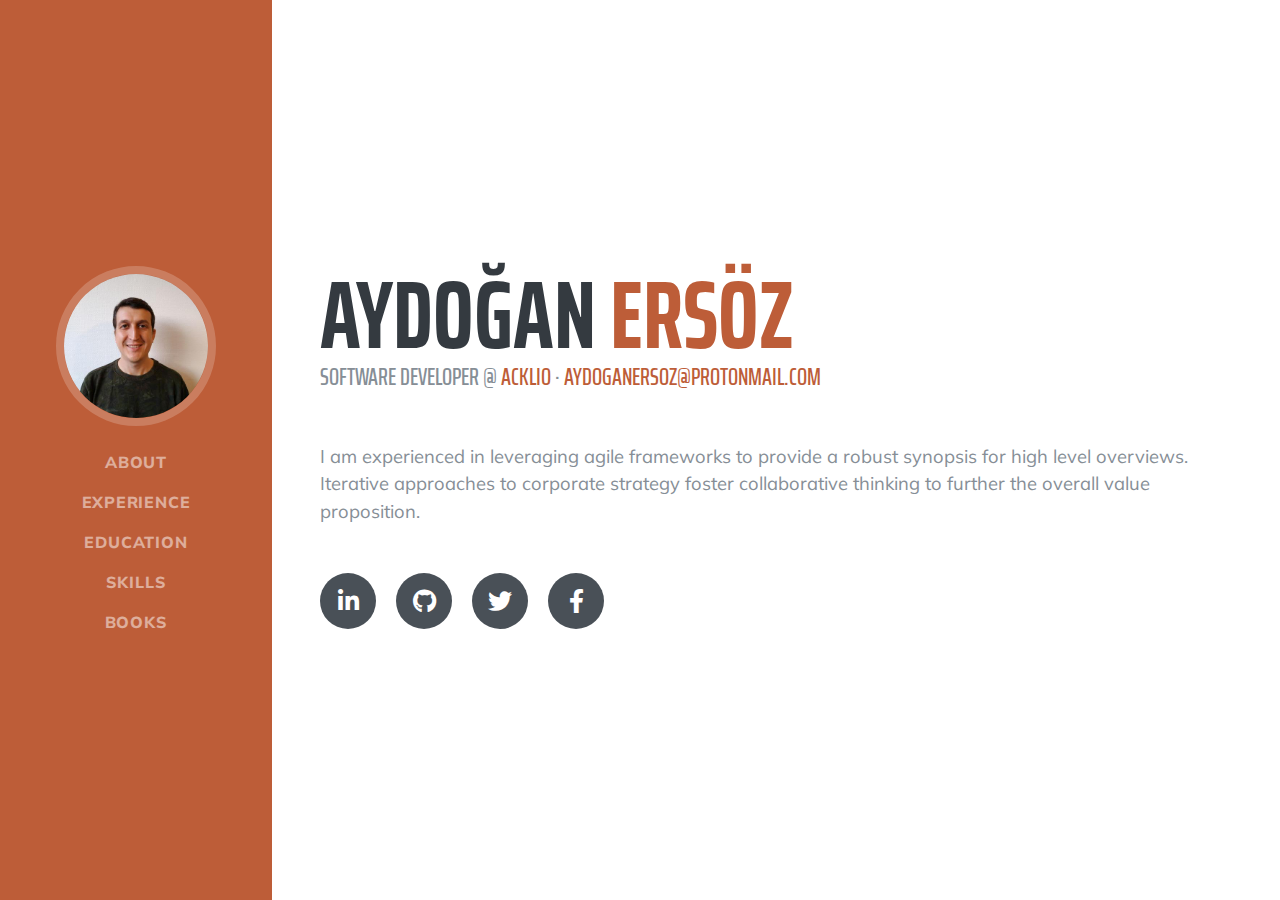
==== index.html @ 1959d7a6 "modify short info" ====
<!DOCTYPE html>
<html lang="en">

<head>

  <meta charset="utf-8">
  <meta name="viewport" content="width=device-width, initial-scale=1, shrink-to-fit=no">
  <meta name="description" content="">
  <meta name="author" content="">

  <title>Resume - Start Bootstrap Theme</title>

  <!-- Bootstrap core CSS -->
  <link href="vendor/bootstrap/css/bootstrap.min.css" rel="stylesheet">

  <!-- Custom fonts for this template -->
  <link href="https://fonts.googleapis.com/css?family=Saira+Extra+Condensed:500,700" rel="stylesheet">
  <link href="https://fonts.googleapis.com/css?family=Muli:400,400i,800,800i" rel="stylesheet">
  <link href="vendor/fontawesome-free/css/all.min.css" rel="stylesheet">

  <!-- Custom styles for this template -->
  <link href="css/resume.min.css" rel="stylesheet">

</head>

<body id="page-top">

  <div id="nav-placeholder">

  </div>

  <div class="container-fluid p-0">

    <section class="resume-section p-3 p-lg-5 d-flex align-items-center" id="about">
      <div class="w-100">
        <h1 class="mb-0">Aydoğan
          <span class="text-primary">Ersöz</span>
        </h1>
        <div class="subheading mb-5">Software Developer @ <a href="https://www.ackl.io">Acklio</a> ·
          <a href="mailto:aydoganersoz@protonmail.com">aydoganersoz@protonmail.com</a>
        </div>
        <p class="lead mb-5">I am experienced in leveraging agile frameworks to provide a robust synopsis for high level
          overviews. Iterative approaches to corporate strategy foster collaborative thinking to further the overall
          value proposition.</p>
        <div class="social-icons">
          <a href="#">
            <i class="fab fa-linkedin-in"></i>
          </a>
          <a href="#">
            <i class="fab fa-github"></i>
          </a>
          <a href="#">
            <i class="fab fa-twitter"></i>
          </a>
          <a href="#">
            <i class="fab fa-facebook-f"></i>
          </a>
        </div>
      </div>
    </section>
  </div>

  <!-- Bootstrap core JavaScript -->
  <script src="vendor/jquery/jquery.min.js"></script>
  <script src="vendor/bootstrap/js/bootstrap.bundle.min.js"></script>

  <!-- Plugin JavaScript -->
  <script src="vendor/jquery-easing/jquery.easing.min.js"></script>

  <!-- Custom scripts for this template -->
  <script src="js/resume.min.js"></script>

  <script>
    $(function () {
      $("#nav-placeholder").load("nav.html");
    });
  </script>

</body>

</html>
---- css/resume.min.css ----
/*!
 * Start Bootstrap - Resume v5.0.8 (https://startbootstrap.com/template-overviews/resume)
 * Copyright 2013-2019 Start Bootstrap
 * Licensed under MIT (https://github.com/BlackrockDigital/startbootstrap-resume/blob/master/LICENSE)
 */body{font-family:Muli,-apple-system,BlinkMacSystemFont,'Segoe UI',Roboto,'Helvetica Neue',Arial,sans-serif,'Apple Color Emoji','Segoe UI Emoji','Segoe UI Symbol','Noto Color Emoji';padding-top:54px;color:#868e96}@media (min-width:992px){body{padding-top:0;padding-left:17rem}}h1,h2,h3,h4,h5,h6{font-family:'Saira Extra Condensed',-apple-system,BlinkMacSystemFont,'Segoe UI',Roboto,'Helvetica Neue',Arial,sans-serif,'Apple Color Emoji','Segoe UI Emoji','Segoe UI Symbol','Noto Color Emoji';font-weight:700;text-transform:uppercase;color:#343a40}h1{font-size:6rem;line-height:5.5rem}h2{font-size:3.5rem}h3{font-size:2rem}p.lead{font-size:1.15rem;font-weight:400}.subheading{text-transform:uppercase;font-weight:500;font-family:'Saira Extra Condensed',-apple-system,BlinkMacSystemFont,'Segoe UI',Roboto,'Helvetica Neue',Arial,sans-serif,'Apple Color Emoji','Segoe UI Emoji','Segoe UI Symbol','Noto Color Emoji';font-size:1.5rem}.social-icons a{display:inline-block;height:3.5rem;width:3.5rem;background-color:#495057;color:#fff!important;border-radius:100%;text-align:center;font-size:1.5rem;line-height:3.5rem;margin-right:1rem}.social-icons a:last-child{margin-right:0}.social-icons a:hover{background-color:#bd5d38}.dev-icons{font-size:3rem}.dev-icons .list-inline-item i:hover{color:#bd5d38}#sideNav .navbar-nav .nav-item .nav-link{font-weight:800;letter-spacing:.05rem;text-transform:uppercase}#sideNav .navbar-toggler:focus{outline-color:#d48a6e}@media (min-width:992px){#sideNav{text-align:center;position:fixed;top:0;left:0;display:flex;flex-direction:column;width:17rem;height:100vh}#sideNav .navbar-brand{display:flex;margin:auto auto 0;padding:.5rem}#sideNav .navbar-brand .img-profile{max-width:10rem;max-height:10rem;border:.5rem solid rgba(255,255,255,.2)}#sideNav .navbar-collapse{display:flex;align-items:flex-start;flex-grow:0;width:100%;margin-bottom:auto}#sideNav .navbar-collapse .navbar-nav{flex-direction:column;width:100%}#sideNav .navbar-collapse .navbar-nav .nav-item{display:block}#sideNav .navbar-collapse .navbar-nav .nav-item .nav-link{display:block}}section.resume-section{padding-top:5rem!important;padding-bottom:5rem!important;max-width:75rem}section.resume-section .resume-item .resume-date{min-width:none}@media (min-width:768px){section.resume-section{min-height:100vh}section.resume-section .resume-item .resume-date{min-width:18rem}}@media (min-width:992px){section.resume-section{padding-top:3rem!important;padding-bottom:3rem!important}}.bg-primary{background-color:#bd5d38!important}.text-primary{color:#bd5d38!important}a{color:#bd5d38}a:active,a:focus,a:hover{color:#824027}
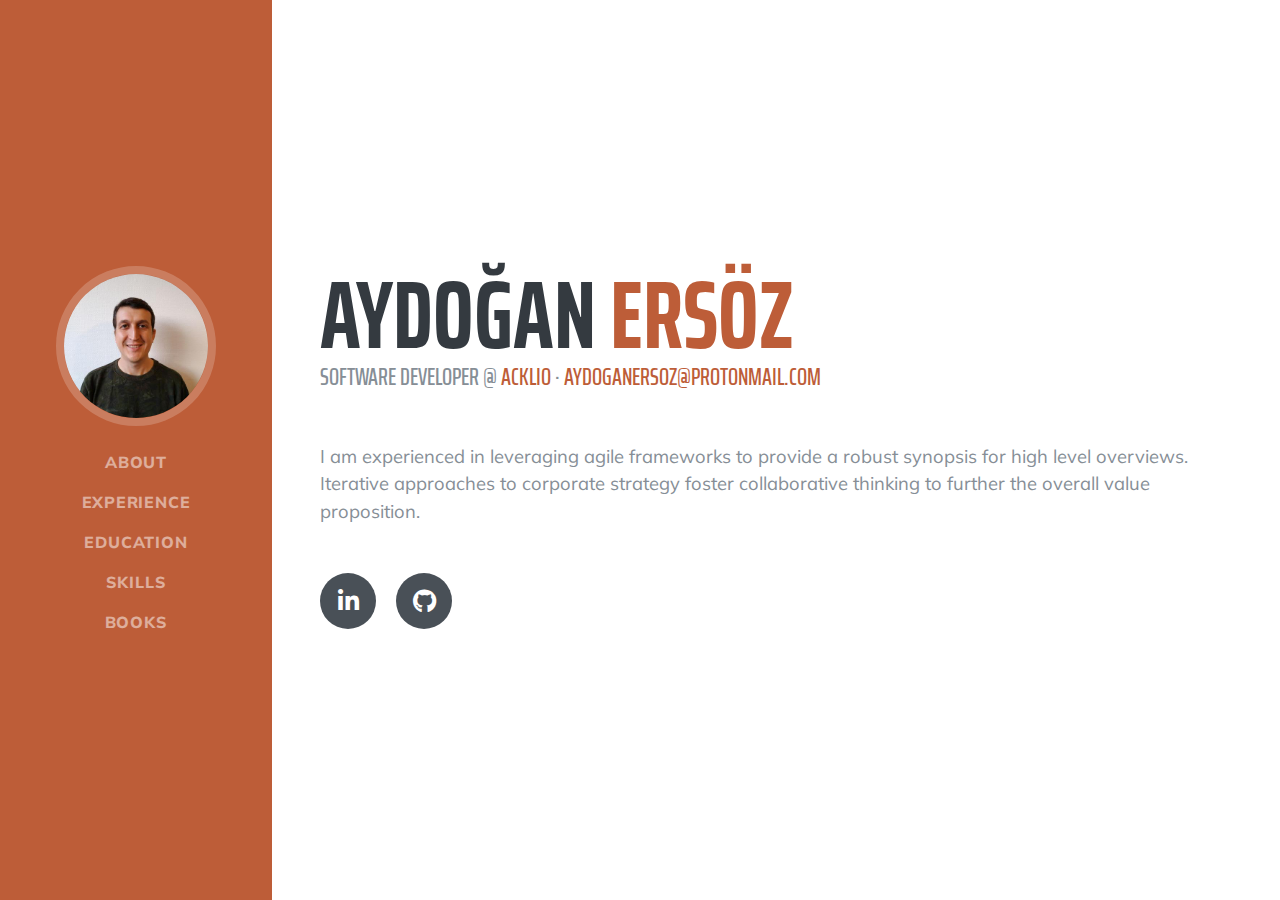
==== commit 6525f713: "removed unused social media icons" ====
--- a/index.html
+++ b/index.html
@@ -36,24 +36,18 @@
         <h1 class="mb-0">Aydoğan
           <span class="text-primary">Ersöz</span>
         </h1>
-        <div class="subheading mb-5">Software Developer @ <a href="https://www.ackl.io">Acklio</a> ·
+        <div class="subheading mb-5">Software Developer @ <a href="https://www.ackl.io" target="_blank">Acklio</a> ·
           <a href="mailto:aydoganersoz@protonmail.com">aydoganersoz@protonmail.com</a>
         </div>
         <p class="lead mb-5">I am experienced in leveraging agile frameworks to provide a robust synopsis for high level
           overviews. Iterative approaches to corporate strategy foster collaborative thinking to further the overall
           value proposition.</p>
         <div class="social-icons">
-          <a href="#">
+          <a href="https://www.linkedin.com/in/aydoganersoz/">
             <i class="fab fa-linkedin-in"></i>
           </a>
-          <a href="#">
+          <a href="https://github.com/aydoganersoz/">
             <i class="fab fa-github"></i>
-          </a>
-          <a href="#">
-            <i class="fab fa-twitter"></i>
-          </a>
-          <a href="#">
-            <i class="fab fa-facebook-f"></i>
           </a>
         </div>
       </div>
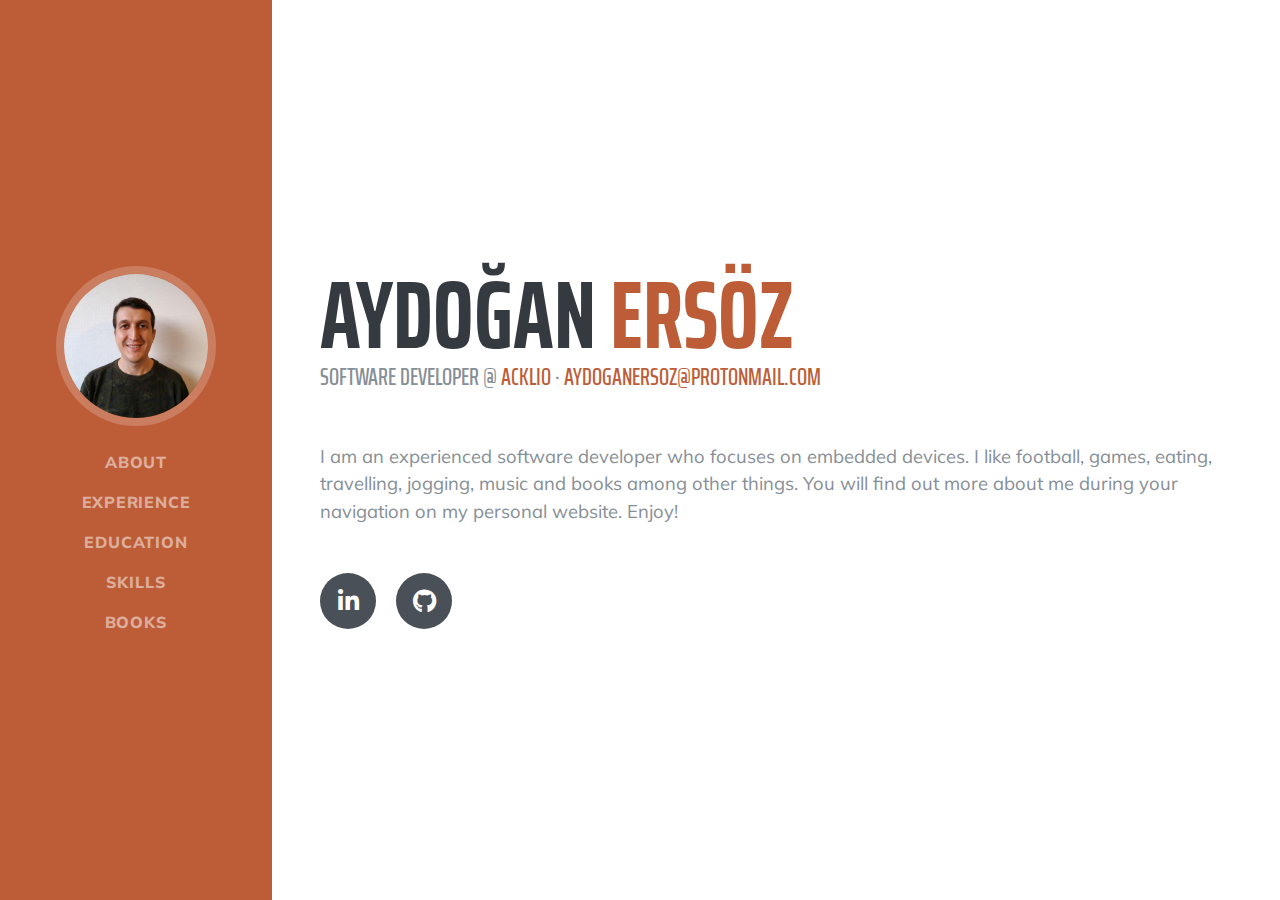
==== commit c8b19c60: "changed intro message" ====
--- a/index.html
+++ b/index.html
@@ -39,14 +39,14 @@
         <div class="subheading mb-5">Software Developer @ <a href="https://www.ackl.io" target="_blank">Acklio</a> ·
           <a href="mailto:aydoganersoz@protonmail.com">aydoganersoz@protonmail.com</a>
         </div>
-        <p class="lead mb-5">I am experienced in leveraging agile frameworks to provide a robust synopsis for high level
-          overviews. Iterative approaches to corporate strategy foster collaborative thinking to further the overall
-          value proposition.</p>
+        <p class="lead mb-5">I am an experienced software developer who focuses on embedded devices. I like football,
+          games, eating, travelling, jogging, music and books among other things. You will find out more about me during
+          your navigation on my personal website. Enjoy!</p>
         <div class="social-icons">
-          <a href="https://www.linkedin.com/in/aydoganersoz/">
+          <a href="https://www.linkedin.com/in/aydoganersoz/" target="_blank">
             <i class="fab fa-linkedin-in"></i>
           </a>
-          <a href="https://github.com/aydoganersoz/">
+          <a href="https://github.com/aydoganersoz/" target="_blank">
             <i class="fab fa-github"></i>
           </a>
         </div>
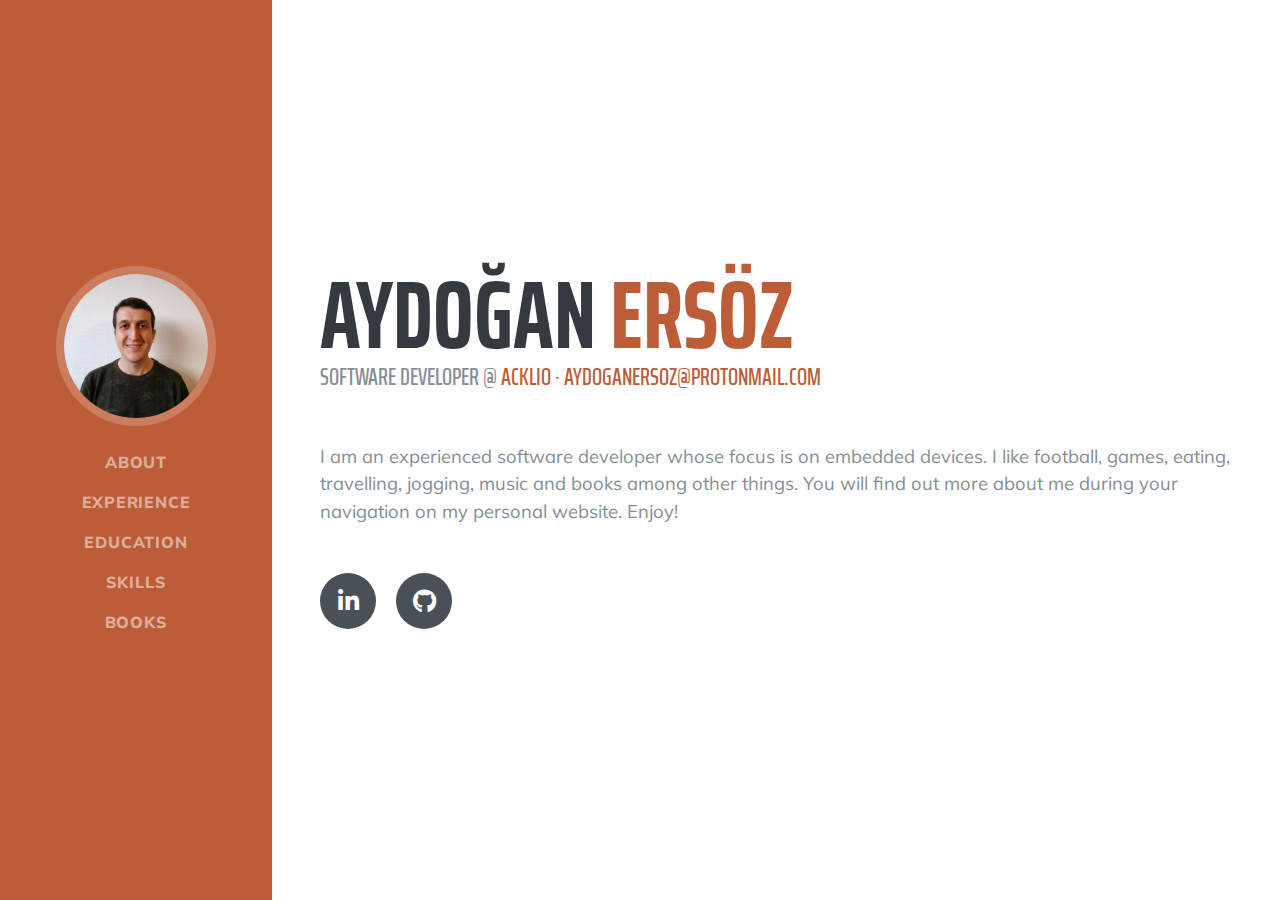
==== commit a5f7e60d: "fix short intro message" ====
--- a/index.html
+++ b/index.html
@@ -39,7 +39,7 @@
         <div class="subheading mb-5">Software Developer @ <a href="https://www.ackl.io" target="_blank">Acklio</a> ·
           <a href="mailto:aydoganersoz@protonmail.com">aydoganersoz@protonmail.com</a>
         </div>
-        <p class="lead mb-5">I am an experienced software developer who focuses on embedded devices. I like football,
+        <p class="lead mb-5">I am an experienced software developer whose focus is on embedded devices. I like football,
           games, eating, travelling, jogging, music and books among other things. You will find out more about me during
           your navigation on my personal website. Enjoy!</p>
         <div class="social-icons">
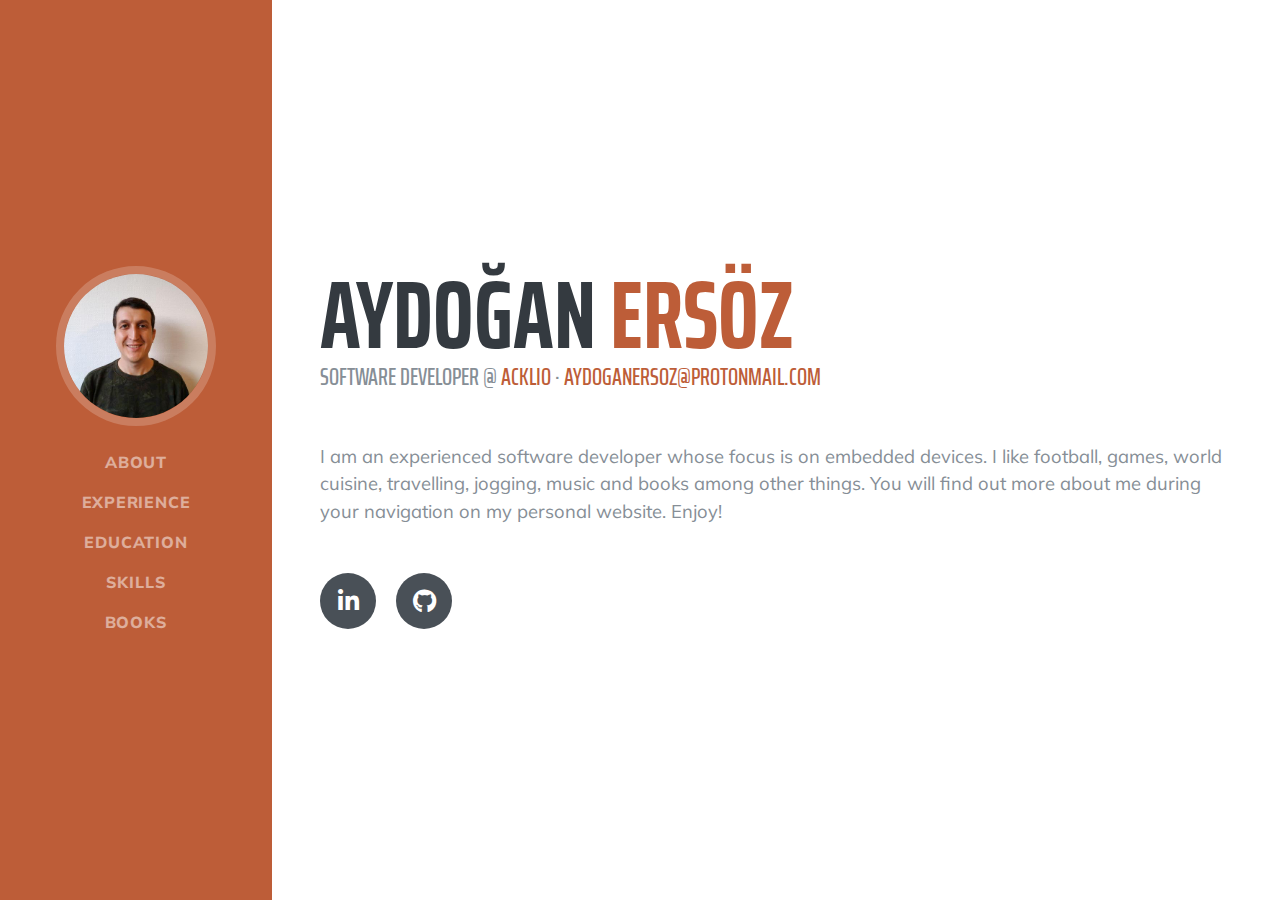
==== commit cfce8e82: "update rem elektronik experience" ====
--- a/index.html
+++ b/index.html
@@ -40,8 +40,8 @@
           <a href="mailto:aydoganersoz@protonmail.com">aydoganersoz@protonmail.com</a>
         </div>
         <p class="lead mb-5">I am an experienced software developer whose focus is on embedded devices. I like football,
-          games, eating, travelling, jogging, music and books among other things. You will find out more about me during
-          your navigation on my personal website. Enjoy!</p>
+          games, world cuisine, travelling, jogging, music and books among other things. You will find out more about me
+          during your navigation on my personal website. Enjoy!</p>
         <div class="social-icons">
           <a href="https://www.linkedin.com/in/aydoganersoz/" target="_blank">
             <i class="fab fa-linkedin-in"></i>
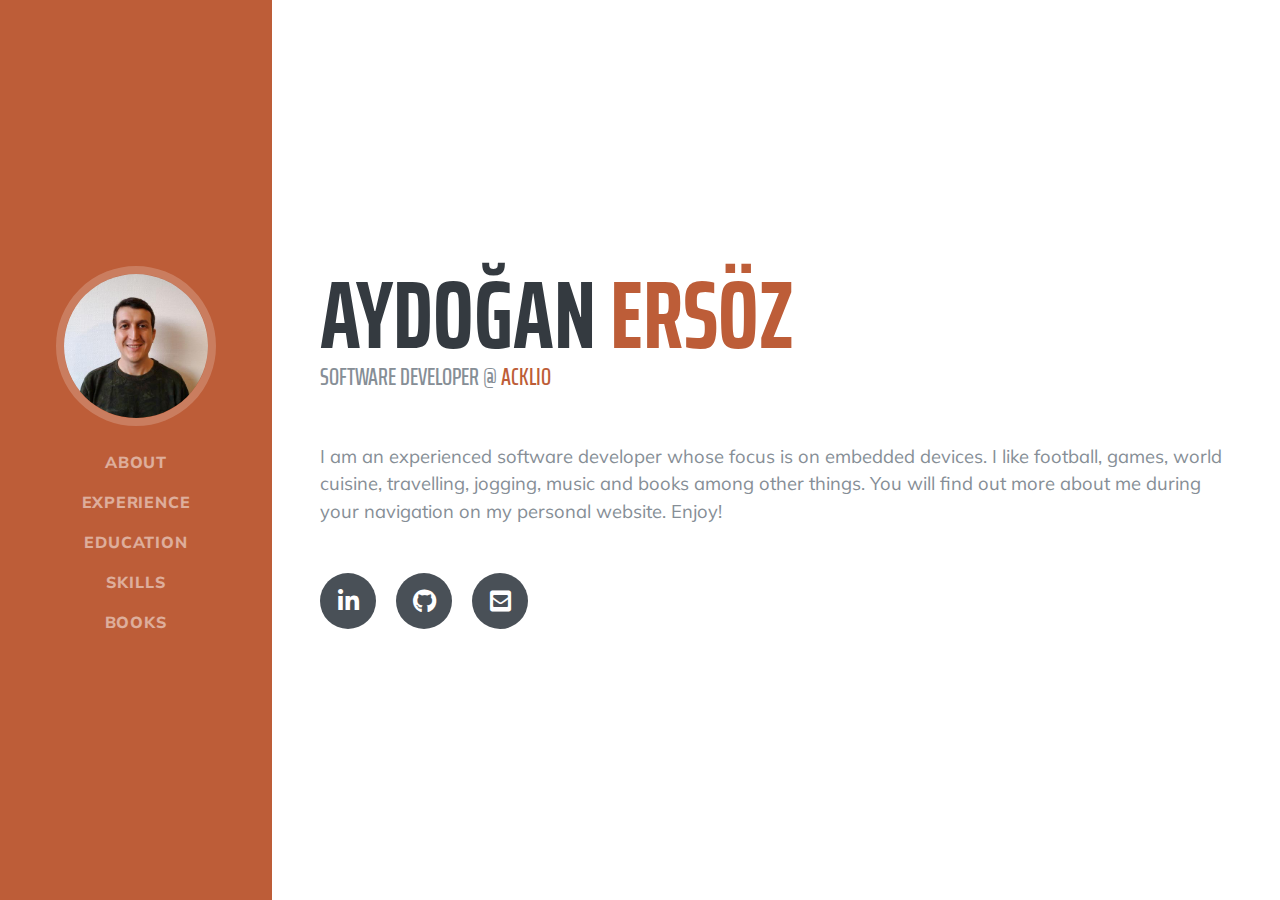
==== commit e463c125: "email icon added" ====
--- a/index.html
+++ b/index.html
@@ -36,8 +36,7 @@
         <h1 class="mb-0">Aydoğan
           <span class="text-primary">Ersöz</span>
         </h1>
-        <div class="subheading mb-5">Software Developer @ <a href="https://www.ackl.io" target="_blank">Acklio</a> ·
-          <a href="mailto:aydoganersoz@protonmail.com">aydoganersoz@protonmail.com</a>
+        <div class="subheading mb-5">Software Developer @ <a href="https://www.ackl.io" target="_blank">Acklio</a>
         </div>
         <p class="lead mb-5">I am an experienced software developer whose focus is on embedded devices. I like football,
           games, world cuisine, travelling, jogging, music and books among other things. You will find out more about me
@@ -48,6 +47,9 @@
           </a>
           <a href="https://github.com/aydoganersoz/" target="_blank">
             <i class="fab fa-github"></i>
+          </a>
+          <a href="mailto:aydoganersoz@protonmail.com" target="_blank">
+            <i class="fas fa-envelope-square"></i>
           </a>
         </div>
       </div>
